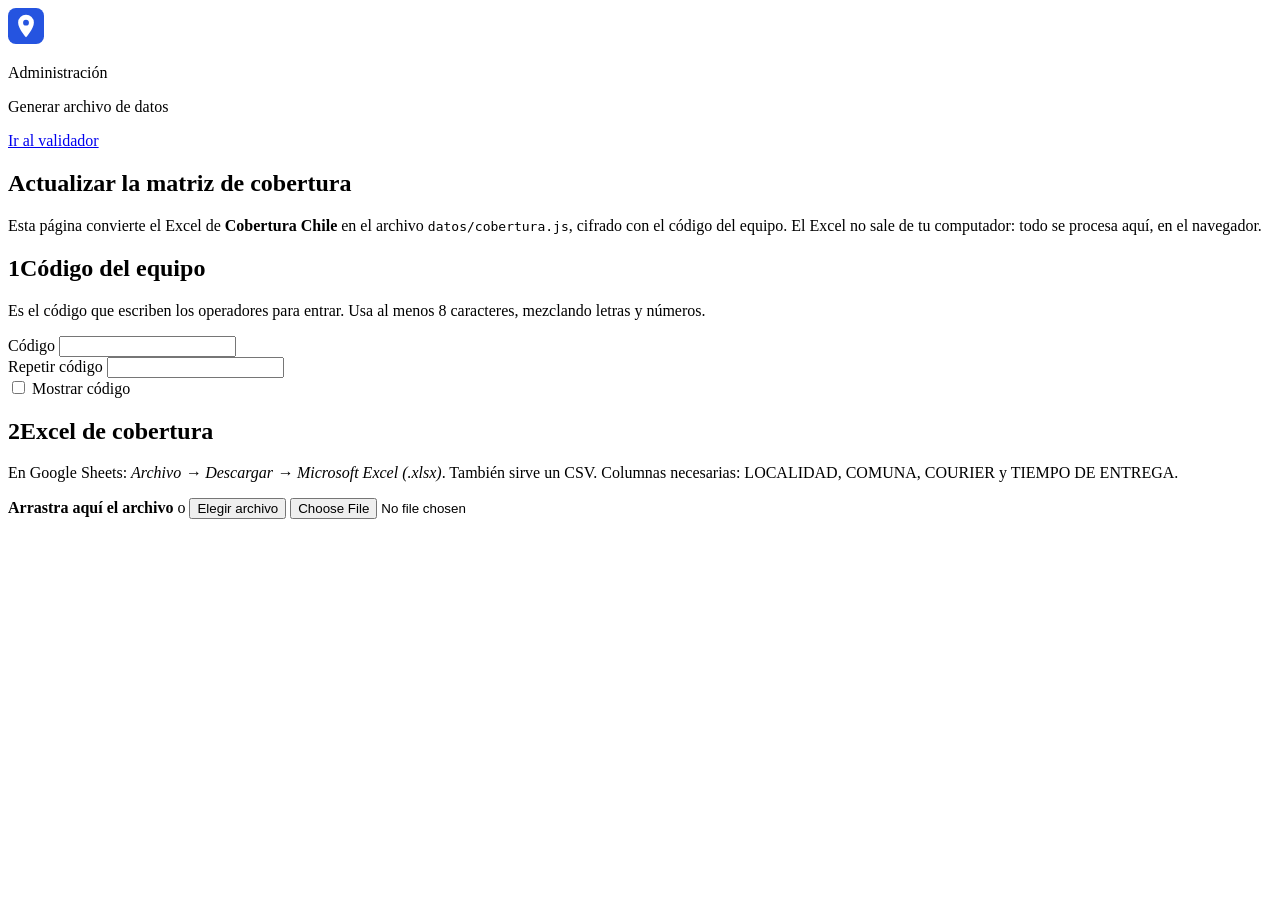
==== admin.html @ 563ed3cb "Add files via upload" ====
<!doctype html>
<html lang="es">
<head>
  <meta charset="UTF-8">
  <meta name="viewport" content="width=device-width, initial-scale=1">
  <meta name="theme-color" content="#142a66">
  <meta name="robots" content="noindex, nofollow">
  <title>Administración · Validador de Cobertura</title>
  <link rel="icon" href="favicon.svg" type="image/svg+xml">
  <link rel="stylesheet" href="css/estilos.css">
</head>
<body>
  <header class="barra">
    <div class="barra-contenido">
      <div class="marca">
        <img src="favicon.svg" alt="" width="36" height="36">
        <div>
          <p class="marca-titulo">Administración</p>
          <p class="marca-sub" id="estado-actual">Generar archivo de datos</p>
        </div>
      </div>
      <a class="boton boton-barra" href="index.html">Ir al validador</a>
    </div>
  </header>

  <main class="contenedor">
    <div class="admin">
      <section class="tarjeta seccion">
        <h1 class="titulo-seccion">Actualizar la matriz de cobertura</h1>
        <p class="texto-suave">
          Esta página convierte el Excel de <strong>Cobertura Chile</strong> en el archivo <code>datos/cobertura.js</code>,
          cifrado con el código del equipo. El Excel no sale de tu computador: todo se procesa aquí, en el navegador.
        </p>
      </section>

      <section class="tarjeta seccion">
        <h2 class="titulo-seccion"><span class="paso-numero">1</span>Código del equipo</h2>
        <p class="texto-suave" id="ayuda-codigo">
          Es el código que escriben los operadores para entrar. Usa al menos 8 caracteres, mezclando letras y números.
        </p>
        <div class="dos-columnas grupo">
          <div>
            <label for="codigo" class="etiqueta">Código</label>
            <input id="codigo" class="campo" type="password" autocomplete="new-password">
          </div>
          <div>
            <label for="codigo2" class="etiqueta">Repetir código</label>
            <input id="codigo2" class="campo" type="password" autocomplete="new-password">
          </div>
        </div>
        <label class="casilla margen-arriba"><input type="checkbox" id="ver-codigo"> Mostrar código</label>
        <p id="estado-codigo" class="chico" aria-live="polite"></p>
      </section>

      <section class="tarjeta seccion">
        <h2 class="titulo-seccion"><span class="paso-numero">2</span>Excel de cobertura</h2>
        <p class="texto-suave">
          En Google Sheets: <em>Archivo → Descargar → Microsoft Excel (.xlsx)</em>. También sirve un CSV.
          Columnas necesarias: LOCALIDAD, COMUNA, COURIER y TIEMPO DE ENTREGA.
        </p>
        <div class="zona-archivo" id="zona-archivo">
          <strong>Arrastra aquí el archivo</strong>
          <span class="texto-suave chico">o</span>
          <button type="button" class="boton boton-primario" id="btn-archivo">Elegir archivo</button>
          <input type="file" id="archivo" accept=".xlsx,.xls,.xlsm,.csv" class="sr-only">
          <span class="texto-suave chico" id="nombre-archivo"></span>
        </div>
        <div class="grupo" id="grupo-hoja" hidden>
          <label for="hoja" class="etiqueta">El archivo tiene varias hojas válidas. ¿Cuál usar?</label>
          <select id="hoja" class="campo"></select>
        </div>
        <p class="alerta alerta-error grupo" id="error-archivo" role="alert" hidden></p>
      </section>

      <section class="tarjeta seccion" id="seccion-revision" hidden>
        <h2 class="titulo-seccion"><span class="paso-numero">3</span>Revisión</h2>
        <div id="revision"></div>
      </section>

      <section class="tarjeta seccion" id="seccion-generar" hidden>
        <h2 class="titulo-seccion"><span class="paso-numero">4</span>Generar y publicar</h2>
        <button type="button" class="boton boton-primario" id="btn-generar" disabled>Generar cobertura.js</button>
        <p class="alerta alerta-error grupo" id="error-generar" role="alert" hidden></p>
        <div id="listo" hidden>
          <p class="alerta alerta-ok grupo">Se descargó <strong>cobertura.js</strong>. Ahora súbelo a GitHub:</p>
          <ol class="pasos-github">
            <li>Abre el repositorio en GitHub y entra a la carpeta <code>datos</code>.</li>
            <li>Presiona <strong>Add file → Upload files</strong> y arrastra el <code>cobertura.js</code> descargado.</li>
            <li>Presiona <strong>Commit changes</strong>.</li>
            <li>En 1 a 2 minutos los operadores verán los datos nuevos al recargar la página.</li>
          </ol>
          <p class="texto-suave chico grupo">
            Para probar en este computador: copia el archivo a la carpeta <code>datos</code> del proyecto y abre <code>index.html</code>.
          </p>
        </div>
      </section>
    </div>
  </main>

  <script src="https://cdn.sheetjs.com/xlsx-0.20.3/package/dist/xlsx.full.min.js"
          integrity="sha384-EnyY0/GSHQGSxSgMwaIPzSESbqoOLSexfnSMN2AP+39Ckmn92stwABZynq1JyzdT" crossorigin="anonymous"></script>
  <script src="datos/cobertura.js"></script>
  <script src="js/config.js"></script>
  <script src="js/texto.js"></script>
  <script src="js/fechas.js"></script>
  <script src="js/cripto.js"></script>
  <script src="js/importacion.js"></script>
  <script src="js/admin.js"></script>
</body>
</html>
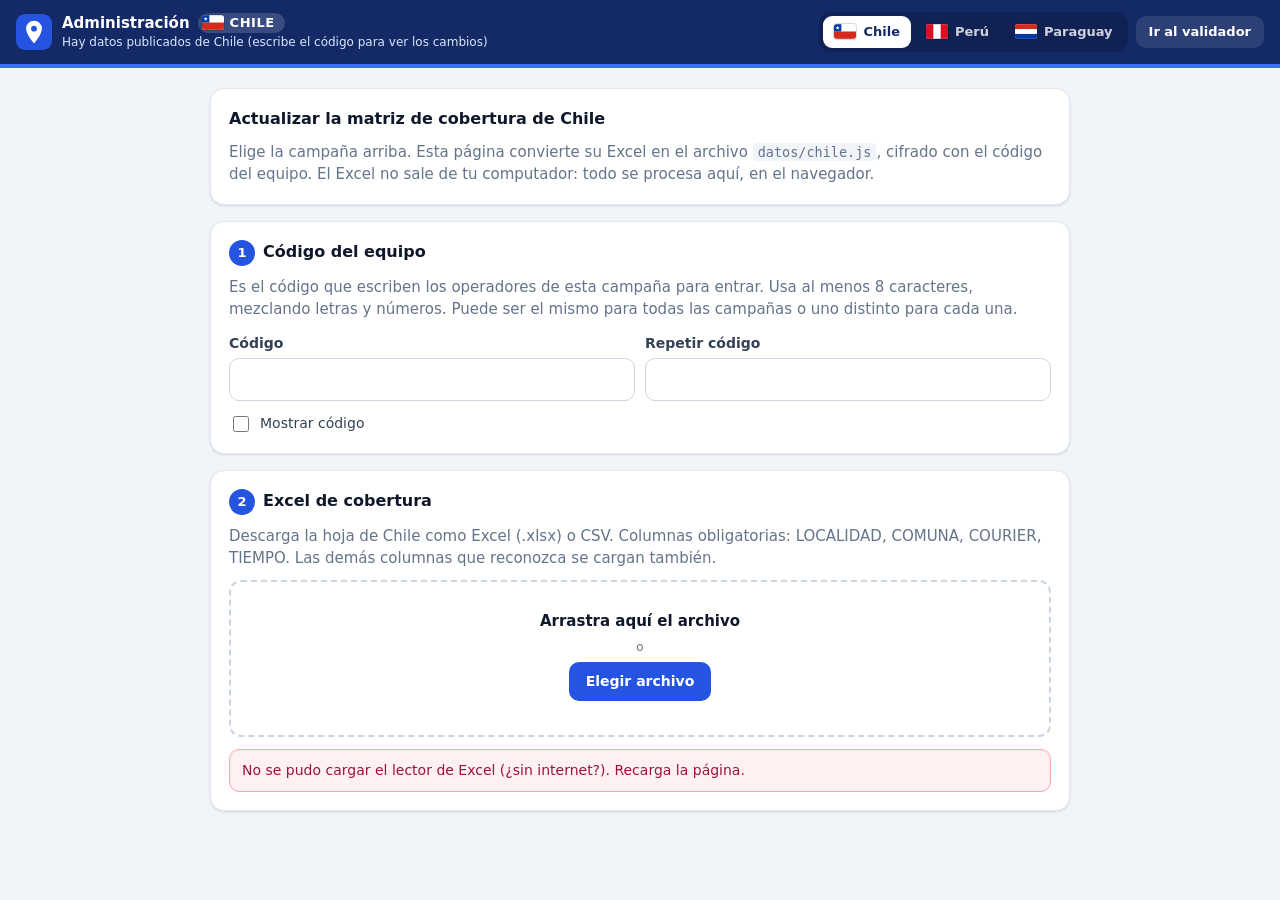
==== commit 48e10868: "Add files via upload" ====
--- a/admin.html
+++ b/admin.html
@@ -9,26 +9,29 @@
   <link rel="icon" href="favicon.svg" type="image/svg+xml">
   <link rel="stylesheet" href="css/estilos.css">
 </head>
-<body>
+<body data-campana="chile">
   <header class="barra">
     <div class="barra-contenido">
       <div class="marca">
         <img src="favicon.svg" alt="" width="36" height="36">
         <div>
-          <p class="marca-titulo">Administración</p>
+          <p class="marca-titulo">Administración <span class="marca-campana" id="marca-campana"></span></p>
           <p class="marca-sub" id="estado-actual">Generar archivo de datos</p>
         </div>
       </div>
-      <a class="boton boton-barra" href="index.html">Ir al validador</a>
+      <div class="barra-acciones">
+        <nav class="campanas" id="selector-campanas" aria-label="Campaña"></nav>
+        <a class="boton boton-barra" href="index.html">Ir al validador</a>
+      </div>
     </div>
   </header>
 
   <main class="contenedor">
     <div class="admin">
       <section class="tarjeta seccion">
-        <h1 class="titulo-seccion">Actualizar la matriz de cobertura</h1>
+        <h1 class="titulo-seccion" id="titulo-admin">Actualizar la matriz de cobertura</h1>
         <p class="texto-suave">
-          Esta página convierte el Excel de <strong>Cobertura Chile</strong> en el archivo <code>datos/cobertura.js</code>,
+          Elige la campaña arriba. Esta página convierte su Excel en el archivo <code id="nombre-salida">datos/chile.js</code>,
           cifrado con el código del equipo. El Excel no sale de tu computador: todo se procesa aquí, en el navegador.
         </p>
       </section>
@@ -36,7 +39,8 @@
       <section class="tarjeta seccion">
         <h2 class="titulo-seccion"><span class="paso-numero">1</span>Código del equipo</h2>
         <p class="texto-suave" id="ayuda-codigo">
-          Es el código que escriben los operadores para entrar. Usa al menos 8 caracteres, mezclando letras y números.
+          Es el código que escriben los operadores de esta campaña para entrar. Usa al menos 8 caracteres, mezclando letras y números.
+          Puede ser el mismo para todas las campañas o uno distinto para cada una.
         </p>
         <div class="dos-columnas grupo">
           <div>
@@ -54,10 +58,7 @@
 
       <section class="tarjeta seccion">
         <h2 class="titulo-seccion"><span class="paso-numero">2</span>Excel de cobertura</h2>
-        <p class="texto-suave">
-          En Google Sheets: <em>Archivo → Descargar → Microsoft Excel (.xlsx)</em>. También sirve un CSV.
-          Columnas necesarias: LOCALIDAD, COMUNA, COURIER y TIEMPO DE ENTREGA.
-        </p>
+        <p class="texto-suave" id="ayuda-archivo"></p>
         <div class="zona-archivo" id="zona-archivo">
           <strong>Arrastra aquí el archivo</strong>
           <span class="texto-suave chico">o</span>
@@ -79,13 +80,13 @@
 
       <section class="tarjeta seccion" id="seccion-generar" hidden>
         <h2 class="titulo-seccion"><span class="paso-numero">4</span>Generar y publicar</h2>
-        <button type="button" class="boton boton-primario" id="btn-generar" disabled>Generar cobertura.js</button>
+        <button type="button" class="boton boton-primario" id="btn-generar" disabled>Generar archivo</button>
         <p class="alerta alerta-error grupo" id="error-generar" role="alert" hidden></p>
         <div id="listo" hidden>
-          <p class="alerta alerta-ok grupo">Se descargó <strong>cobertura.js</strong>. Ahora súbelo a GitHub:</p>
+          <p class="alerta alerta-ok grupo">Se descargó <strong id="archivo-descargado"></strong>. Ahora súbelo a GitHub:</p>
           <ol class="pasos-github">
             <li>Abre el repositorio en GitHub y entra a la carpeta <code>datos</code>.</li>
-            <li>Presiona <strong>Add file → Upload files</strong> y arrastra el <code>cobertura.js</code> descargado.</li>
+            <li>Presiona <strong>Add file → Upload files</strong> y arrastra el archivo descargado (reemplaza al anterior).</li>
             <li>Presiona <strong>Commit changes</strong>.</li>
             <li>En 1 a 2 minutos los operadores verán los datos nuevos al recargar la página.</li>
           </ol>
@@ -99,11 +100,13 @@
 
   <script src="https://cdn.sheetjs.com/xlsx-0.20.3/package/dist/xlsx.full.min.js"
           integrity="sha384-EnyY0/GSHQGSxSgMwaIPzSESbqoOLSexfnSMN2AP+39Ckmn92stwABZynq1JyzdT" crossorigin="anonymous"></script>
-  <script src="datos/cobertura.js"></script>
   <script src="js/config.js"></script>
   <script src="js/texto.js"></script>
+  <script src="js/campanas.js"></script>
   <script src="js/fechas.js"></script>
+  <script src="js/buscador.js"></script>
   <script src="js/cripto.js"></script>
+  <script src="js/datos.js"></script>
   <script src="js/importacion.js"></script>
   <script src="js/admin.js"></script>
 </body>
--- a/css/estilos.css
+++ b/css/estilos.css
@@ -0,0 +1,361 @@
+/* ───────────── Base ───────────── */
+:root {
+  --acento-50: #eef4ff;
+  --acento-100: #dbe6fe;
+  --acento-500: #3b6ef5;
+  --acento-600: #2554e0;
+  --acento-700: #1d43b8;
+  --acento-900: #142a66;
+  --fondo: #f1f5f9;
+
+  --gris-50: #f8fafc;
+  --gris-100: #f1f5f9;
+  --gris-200: #e2e8f0;
+  --gris-300: #cbd5e1;
+  --gris-400: #94a3b8;
+  --gris-500: #64748b;
+  --gris-600: #475569;
+  --gris-700: #334155;
+  --gris-900: #0f172a;
+
+  --verde-50: #ecfdf5;
+  --verde-200: #a7f3d0;
+  --verde-600: #059669;
+  --verde-800: #065f46;
+  --rojo-50: #fff1f2;
+  --rojo-100: #ffe4e6;
+  --rojo-300: #fda4af;
+  --rojo-600: #e11d48;
+  --rojo-800: #9f1239;
+  --ambar-50: #fffbeb;
+  --ambar-300: #fcd34d;
+  --ambar-800: #92400e;
+  --celeste-50: #f0f9ff;
+  --celeste-200: #bae6fd;
+  --celeste-800: #075985;
+
+  --radio: 14px;
+  --sombra: 0 1px 2px rgb(15 23 42 / 0.06), 0 1px 3px rgb(15 23 42 / 0.08);
+  --fuente: system-ui, -apple-system, 'Segoe UI', Roboto, 'Helvetica Neue', Arial, sans-serif;
+}
+
+*, *::before, *::after { box-sizing: border-box; }
+
+html { -webkit-text-size-adjust: 100%; }
+
+body {
+  margin: 0;
+  min-height: 100vh;
+  display: flex;
+  flex-direction: column;
+  font-family: var(--fuente);
+  font-size: 15px;
+  line-height: 1.5;
+  color: var(--gris-900);
+  background: var(--fondo);
+  -webkit-font-smoothing: antialiased;
+}
+
+h1, h2, p { margin: 0; }
+a { color: var(--acento-700); }
+code { background: var(--gris-100); padding: 1px 5px; border-radius: 4px; font-size: 0.9em; }
+[hidden] { display: none !important; }
+
+:focus-visible { outline: 2px solid var(--acento-500); outline-offset: 2px; }
+
+.sr-only {
+  position: absolute; width: 1px; height: 1px; padding: 0; margin: -1px;
+  overflow: hidden; clip: rect(0, 0, 0, 0); white-space: nowrap; border: 0;
+}
+
+/* ───────────── Barra superior ───────────── */
+.barra { background: var(--acento-900); color: #fff; }
+.barra-contenido {
+  max-width: 1280px; margin: 0 auto; padding: 12px 16px;
+  display: flex; align-items: center; justify-content: space-between; gap: 12px;
+}
+.marca { display: flex; align-items: center; gap: 10px; min-width: 0; }
+.marca img { border-radius: 9px; flex-shrink: 0; }
+.marca > div { min-width: 0; }
+.barra-contenido .boton-barra { flex-shrink: 0; }
+.marca-titulo { font-weight: 800; line-height: 1.2; display: flex; align-items: center; gap: 8px; flex-wrap: wrap; }
+.marca-sub { font-size: 12px; color: var(--acento-100); white-space: nowrap; overflow: hidden; text-overflow: ellipsis; }
+.marca-campana {
+  display: inline-flex; align-items: center; gap: 6px; font-size: 13px; font-weight: 800; letter-spacing: 0.04em;
+  text-transform: uppercase; background: rgb(255 255 255 / 0.16); border-radius: 999px; padding: 2px 10px 2px 4px;
+}
+.marca-campana:empty { display: none; }
+.barra-acciones { display: flex; align-items: center; gap: 8px; flex-shrink: 0; }
+
+/* Selector de campaña */
+.bandera { width: 22px; height: 15px; border-radius: 3px; flex-shrink: 0; box-shadow: 0 0 0 1px rgb(0 0 0 / 0.15); }
+.campanas { display: flex; gap: 4px; background: rgb(0 0 0 / 0.18); padding: 4px; border-radius: 12px; }
+.campana {
+  display: inline-flex; align-items: center; gap: 7px; border: 0; border-radius: 9px; padding: 6px 11px;
+  background: transparent; color: rgb(255 255 255 / 0.8); font: inherit; font-size: 13px; font-weight: 700; cursor: pointer;
+}
+.campana:hover { background: rgb(255 255 255 / 0.1); color: #fff; }
+.campana-activa { background: #fff; color: var(--acento-900); }
+.campana-activa:hover { background: #fff; color: var(--acento-900); }
+
+/* Colores por campaña: todo lo que usa --acento cambia de color. */
+body[data-campana='peru'] {
+  --acento-50: #fff1f2; --acento-100: #ffe0e3; --acento-500: #e5394f; --acento-600: #c8102e;
+  --acento-700: #a50d26; --acento-900: #5c0716; --fondo: #fbf3f4;
+}
+body[data-campana='paraguay'] {
+  --acento-50: #effcf9; --acento-100: #ccf5ec; --acento-500: #14a38b; --acento-600: #0f8a75;
+  --acento-700: #0b6e5e; --acento-900: #063d35; --fondo: #f0f7f5;
+}
+body { transition: background-color 0.25s; }
+.barra { transition: background-color 0.25s; border-bottom: 4px solid var(--acento-500); }
+
+/* ───────────── Estructura ───────────── */
+.contenedor { flex: 1; width: 100%; max-width: 1280px; margin: 0 auto; padding: 20px 16px; }
+/* Izquierda: buscador y resultados. Derecha: mapa (junto al buscador) y detalle. */
+.rejilla { display: grid; gap: 16px; align-items: start; grid-template-columns: minmax(0, 5fr) minmax(0, 6fr); }
+.columna { display: flex; flex-direction: column; gap: 16px; min-width: 0; }
+.direccion { margin-top: 16px; padding-top: 14px; border-top: 1px solid var(--gris-200); }
+.pantalla-centro { display: flex; justify-content: center; padding-top: 6vh; }
+.pie { text-align: center; font-size: 12px; color: var(--gris-500); padding: 16px; border-top: 1px solid var(--gris-200); }
+
+.tarjeta {
+  background: #fff;
+  border: 1px solid var(--gris-200);
+  border-radius: var(--radio);
+  box-shadow: var(--sombra);
+  overflow: hidden;
+}
+.seccion { padding: 18px; }
+.tarjeta-acceso { width: 100%; max-width: 420px; padding: 28px; display: flex; flex-direction: column; gap: 10px; }
+.tarjeta-acceso h1 { font-size: 20px; font-weight: 800; }
+.titulo-seccion { font-size: 16px; font-weight: 800; margin-bottom: 10px; }
+
+/* ───────────── Formularios ───────────── */
+.etiqueta { display: block; font-size: 14px; font-weight: 600; color: var(--gris-700); margin-bottom: 4px; }
+.etiqueta-grande { font-size: 15px; font-weight: 700; color: var(--gris-900); margin-bottom: 8px; }
+.campo {
+  width: 100%; font: inherit; font-size: 14px; color: var(--gris-900);
+  background: #fff; border: 1px solid var(--gris-300); border-radius: 10px; padding: 10px 12px;
+}
+.campo:focus { outline: none; border-color: var(--acento-500); box-shadow: 0 0 0 3px rgb(59 110 245 / 0.2); }
+select.campo { padding-right: 28px; }
+.campo-grande {
+  font-size: 16px; padding: 14px 92px 14px 44px;
+  border-width: 2px; border-color: var(--gris-200); background: var(--gris-50); border-radius: 12px;
+}
+.campo-grande:focus { background: #fff; }
+input[type='search']::-webkit-search-cancel-button { display: none; }
+
+.casilla { display: flex; align-items: center; gap: 8px; font-size: 14px; color: var(--gris-700); cursor: pointer; }
+.casilla input { width: 16px; height: 16px; accent-color: var(--acento-600); }
+.casilla-caja { border: 1px solid var(--gris-300); border-radius: 10px; padding: 9px 12px; white-space: nowrap; }
+
+.buscador { position: relative; }
+.buscador-icono {
+  position: absolute; left: 14px; top: 50%; transform: translateY(-50%);
+  width: 20px; height: 20px; fill: none; stroke: var(--gris-400); stroke-width: 2.2; stroke-linecap: round; pointer-events: none;
+}
+.buscador-limpiar {
+  position: absolute; right: 10px; top: 50%; transform: translateY(-50%);
+  border: 0; border-radius: 8px; background: var(--gris-200); color: var(--gris-600);
+  font: inherit; font-size: 12px; font-weight: 600; padding: 5px 10px; cursor: pointer;
+}
+.buscador-limpiar:hover { background: var(--gris-300); }
+.buscador-atajo {
+  position: absolute; right: 12px; top: 50%; transform: translateY(-50%);
+  border: 1px solid var(--gris-300); border-radius: 5px; background: #fff;
+  font-size: 12px; color: var(--gris-500); padding: 0 6px; pointer-events: none;
+}
+.ayuda { font-size: 12px; color: var(--gris-500); margin-top: 6px; }
+
+.filtros { display: grid; grid-template-columns: repeat(auto-fit, minmax(150px, 1fr)); gap: 8px; margin-top: 14px; }
+.fila-form { display: flex; gap: 8px; }
+.fila-form .campo { flex: 1; min-width: 0; }
+
+/* ───────────── Botones ───────────── */
+.boton {
+  display: inline-flex; align-items: center; justify-content: center; gap: 6px;
+  font: inherit; font-size: 14px; font-weight: 600; line-height: 1.2;
+  border-radius: 10px; padding: 10px 16px; border: 1px solid transparent;
+  cursor: pointer; text-decoration: none; white-space: nowrap; transition: background-color 0.15s;
+}
+.boton:disabled { cursor: not-allowed; opacity: 0.6; }
+.boton-primario { background: var(--acento-600); color: #fff; }
+.boton-primario:hover:not(:disabled) { background: var(--acento-700); }
+.boton-secundario { background: #fff; color: var(--gris-700); border-color: var(--gris-300); }
+.boton-secundario:hover { background: var(--gris-50); }
+.boton-fantasma { background: transparent; color: var(--gris-600); }
+.boton-fantasma:hover { background: var(--gris-100); }
+.boton-enlace { background: transparent; color: var(--acento-700); }
+.boton-enlace:hover { background: var(--acento-50); }
+.boton-chico { font-size: 12px; padding: 6px 10px; margin-top: 8px; }
+.boton-ancho { width: 100%; margin-top: 6px; }
+.boton-barra { background: rgb(255 255 255 / 0.1); color: #fff; font-size: 13px; padding: 7px 12px; }
+.boton-barra:hover { background: rgb(255 255 255 / 0.18); }
+
+/* ───────────── Alertas e insignias ───────────── */
+.alerta { border: 1px solid; border-radius: 10px; padding: 10px 12px; font-size: 14px; }
+.alerta-error { background: var(--rojo-50); border-color: var(--rojo-300); color: var(--rojo-800); }
+.alerta-aviso { background: var(--ambar-50); border-color: var(--ambar-300); color: var(--ambar-800); }
+.alerta-ok { background: var(--verde-50); border-color: var(--verde-200); color: var(--verde-800); }
+.margen { margin: 12px; }
+.margen-arriba { margin-top: 12px; }
+
+.insignia {
+  display: inline-block; border: 1px solid; border-radius: 6px; padding: 1px 8px;
+  font-size: 12px; font-weight: 700; white-space: nowrap;
+}
+.insignia-contra { background: var(--verde-50); color: var(--verde-800); border-color: var(--verde-200); }
+.insignia-blue { background: var(--celeste-50); color: var(--celeste-800); border-color: var(--celeste-200); }
+.insignia-neutra { background: var(--gris-100); color: var(--gris-700); border-color: var(--gris-300); }
+.insignia-inactiva { background: var(--rojo-100); color: var(--rojo-800); border-color: var(--rojo-100); }
+.insignia-cubre { background: var(--verde-50); color: var(--verde-800); border-color: var(--verde-200); }
+.insignia-activa { background: var(--verde-600); color: #fff; border-color: var(--verde-600); }
+.insignia-inactiva-fuerte { background: var(--rojo-600); color: #fff; border-color: var(--rojo-600); }
+
+.texto-suave { color: var(--gris-500); }
+.chico { font-size: 12px; }
+
+/* ───────────── Resultados ───────────── */
+.resultados-cabecera { padding: 10px 16px; font-size: 14px; border-bottom: 1px solid var(--gris-200); }
+.resultados { list-style: none; margin: 0; padding: 0; max-height: calc(100vh - 330px); min-height: 120px; overflow-y: auto; }
+.resultados li + li { border-top: 1px solid var(--gris-100); }
+.resultado {
+  width: 100%; display: flex; justify-content: space-between; align-items: flex-start; gap: 12px;
+  padding: 11px 16px; border: 0; background: none; text-align: left; font: inherit; color: inherit; cursor: pointer;
+}
+.resultado:hover { background: var(--gris-50); }
+.resultado-elegido { background: var(--acento-50); box-shadow: inset 3px 0 0 var(--acento-600); }
+.resultado-elegido:hover { background: var(--acento-50); }
+.resultado-texto { min-width: 0; }
+.resultado-nombre { display: block; font-weight: 700; overflow-wrap: anywhere; }
+.resultado-lugar { display: block; font-size: 12px; color: var(--gris-500); white-space: nowrap; overflow: hidden; text-overflow: ellipsis; }
+.resultado-extra { display: flex; flex-direction: column; align-items: flex-end; gap: 3px; flex-shrink: 0; }
+.resultado-inactivo .resultado-nombre { color: var(--rojo-800); text-decoration: line-through; }
+
+.vacio { padding: 40px 24px; text-align: center; }
+.vacio-titulo { font-weight: 700; color: var(--gris-700); margin-bottom: 4px; }
+
+/* ───────────── Detalle ───────────── */
+.detalle-cabecera { padding: 18px; border-bottom: 1px solid var(--gris-200); }
+.detalle-cabecera-inactiva { background: var(--rojo-50); border-color: var(--rojo-100); }
+.fila-insignias { display: flex; flex-wrap: wrap; gap: 6px; }
+.detalle-titulo { font-size: 24px; font-weight: 800; line-height: 1.15; margin: 8px 0 2px; overflow-wrap: anywhere; }
+.detalle-cuerpo { padding: 18px; display: flex; flex-direction: column; gap: 14px; }
+
+.fecha { border-radius: 12px; padding: 16px; color: #fff; background: linear-gradient(135deg, var(--acento-700), var(--acento-900)); }
+.fecha-etiqueta { font-size: 12px; font-weight: 700; text-transform: uppercase; letter-spacing: 0.04em; color: var(--acento-100); }
+.fecha-valor { font-size: 24px; font-weight: 800; line-height: 1.2; margin-top: 2px; }
+.fecha-valor::first-letter { text-transform: uppercase; }
+.fecha-nota { font-size: 12px; color: var(--acento-100); margin-top: 4px; }
+
+.datos { display: grid; grid-template-columns: 1fr 1fr; gap: 10px; margin: 0; }
+.dato { border: 1px solid var(--gris-200); border-radius: 12px; padding: 10px 12px; }
+.dato dt { font-size: 11px; font-weight: 700; text-transform: uppercase; letter-spacing: 0.04em; color: var(--gris-500); }
+.dato dd { margin: 4px 0 0; font-size: 14px; }
+.dato-ancho { grid-column: 1 / -1; }
+.pago-alerta { font-weight: 700; color: var(--ambar-800); }
+.pago-ok { color: var(--verde-800); }
+.pago-neutro { color: var(--gris-700); }
+
+.dias { display: flex; flex-wrap: wrap; gap: 4px; margin-bottom: 4px; }
+.dia {
+  width: 42px; text-align: center; border-radius: 6px; padding: 3px 0; font-size: 12px; font-weight: 700;
+  background: var(--gris-100); color: var(--gris-400); text-decoration: line-through;
+}
+.dia-activo { background: var(--acento-600); color: #fff; text-decoration: none; }
+
+.mensaje { background: var(--gris-50); border: 1px solid var(--gris-200); border-radius: 12px; padding: 12px; font-size: 14px; }
+.mensaje-etiqueta { font-size: 11px; font-weight: 700; text-transform: uppercase; letter-spacing: 0.04em; color: var(--gris-500); margin-bottom: 4px; }
+.acciones { display: flex; flex-wrap: wrap; gap: 8px; }
+
+.chips { display: flex; flex-wrap: wrap; gap: 6px; margin-top: 8px; }
+.chip {
+  font: inherit; font-size: 12px; font-weight: 600; text-align: left;
+  border: 1px solid var(--ambar-300); background: #fff; color: var(--ambar-800);
+  border-radius: 8px; padding: 4px 9px; cursor: pointer;
+}
+.chip:hover { background: var(--ambar-50); }
+.sugerencias .chip { border-color: var(--acento-100); color: var(--acento-700); }
+.sugerencias .chip:hover { background: var(--acento-50); }
+.sugerencias .chip-inactivo { border-color: var(--rojo-300); color: var(--rojo-800); }
+.sugerencias .chip-elegido { background: var(--acento-600); border-color: var(--acento-600); color: #fff; }
+
+/* ───────────── Mapa ───────────── */
+.mapa { height: 330px; border-radius: 12px; border: 1px solid var(--gris-200); background: var(--gris-100); z-index: 0; }
+.mapa-sin-carga { display: flex; align-items: center; justify-content: center; }
+.leyenda { display: flex; flex-wrap: wrap; align-items: center; gap: 6px 14px; font-size: 12px; color: var(--gris-500); margin-top: 8px; }
+.punto { display: inline-block; width: 11px; height: 11px; border-radius: 50%; vertical-align: -1px; }
+.punto-lugar { background: var(--acento-100); border: 2px solid var(--acento-700); }
+.punto-cliente { background: #f59e0b; border: 2px solid #78350f; }
+#info-mapa { display: flex; flex-direction: column; gap: 8px; margin-top: 10px; }
+#info-mapa:empty { display: none; }
+#opciones-direccion:not(:empty) { margin-top: 10px; }
+.opciones { list-style: none; margin: 0; padding: 0; border: 1px solid var(--gris-200); border-radius: 10px; overflow: hidden; }
+.opciones li + li { border-top: 1px solid var(--gris-100); }
+.opcion { width: 100%; text-align: left; border: 0; background: #fff; font: inherit; font-size: 13px; padding: 9px 12px; cursor: pointer; }
+.opcion:hover { background: var(--acento-50); }
+
+/* ───────────── Celular y tablet ───────────── */
+@media (max-width: 960px) {
+  /* En celular: buscador, resultados, detalle y mapa, uno debajo del otro. */
+  .rejilla { display: flex; flex-direction: column; align-items: stretch; }
+  .columna { display: contents; }
+  .area-buscador { order: 1; }
+  .area-resultados { order: 2; }
+  .area-detalle { order: 3; }
+  .area-mapa { order: 4; }
+  #panel-mapa { scroll-margin-top: 12px; }
+  .barra-contenido { flex-wrap: wrap; }
+  .barra-acciones { width: 100%; justify-content: space-between; }
+  .resultados { max-height: 46vh; }
+  #panel-detalle { scroll-margin-top: 12px; }
+}
+
+@media (max-width: 560px) {
+  .contenedor { padding: 12px; }
+  .seccion, .detalle-cabecera, .detalle-cuerpo { padding: 14px; }
+  .datos { grid-template-columns: 1fr; }
+  .detalle-titulo, .fecha-valor { font-size: 20px; }
+  .buscador-atajo { display: none; }
+  .campo-grande { padding-right: 76px; }
+  .acciones .boton { flex: 1 1 auto; }
+  .mapa { height: 280px; }
+  .tarjeta-acceso { padding: 20px; }
+  .campana { padding: 6px 8px; font-size: 12px; }
+}
+
+@media (prefers-reduced-motion: reduce) {
+  * { transition: none !important; scroll-behavior: auto !important; }
+}
+
+/* ───────────── Página de administración ───────────── */
+.admin { max-width: 860px; margin: 0 auto; display: flex; flex-direction: column; gap: 16px; }
+.paso-numero {
+  display: inline-flex; align-items: center; justify-content: center; width: 26px; height: 26px; margin-right: 8px;
+  border-radius: 50%; background: var(--acento-600); color: #fff; font-size: 13px; font-weight: 800;
+}
+.zona-archivo {
+  display: flex; flex-direction: column; align-items: center; gap: 6px; text-align: center;
+  border: 2px dashed var(--gris-300); border-radius: 12px; padding: 28px 16px; margin-top: 10px;
+}
+.zona-archivo-activa { border-color: var(--acento-500); background: var(--acento-50); }
+.cifras { display: grid; grid-template-columns: repeat(auto-fit, minmax(130px, 1fr)); gap: 8px; margin-top: 12px; }
+.cifra { border: 1px solid var(--gris-200); background: var(--gris-50); border-radius: 12px; padding: 10px 12px; }
+.cifra-etiqueta { font-size: 12px; color: var(--gris-500); }
+.cifra-valor { font-size: 22px; font-weight: 800; font-variant-numeric: tabular-nums; }
+.cifra-verde .cifra-valor { color: var(--verde-800); }
+.cifra-rojo .cifra-valor { color: var(--rojo-800); }
+.cifra-ambar .cifra-valor { color: var(--ambar-800); }
+.lista-chica { font-size: 13px; margin: 6px 0 0; padding-left: 20px; }
+.incidencias { max-height: 260px; overflow-y: auto; list-style: none; padding: 0; margin: 8px 0 0; font-size: 12px; }
+.incidencia-error { color: var(--rojo-800); }
+.incidencia-aviso { color: var(--ambar-800); }
+details { border: 1px solid var(--gris-200); border-radius: 12px; padding: 10px 12px; margin-top: 12px; }
+summary { cursor: pointer; font-weight: 700; font-size: 14px; }
+.pasos-github { margin: 8px 0 0; padding-left: 20px; font-size: 14px; }
+.pasos-github li + li { margin-top: 4px; }
+.grupo { display: flex; flex-direction: column; gap: 10px; margin-top: 12px; }
+.dos-columnas { display: grid; grid-template-columns: 1fr 1fr; gap: 10px; }
+@media (max-width: 560px) { .dos-columnas { grid-template-columns: 1fr; } }
